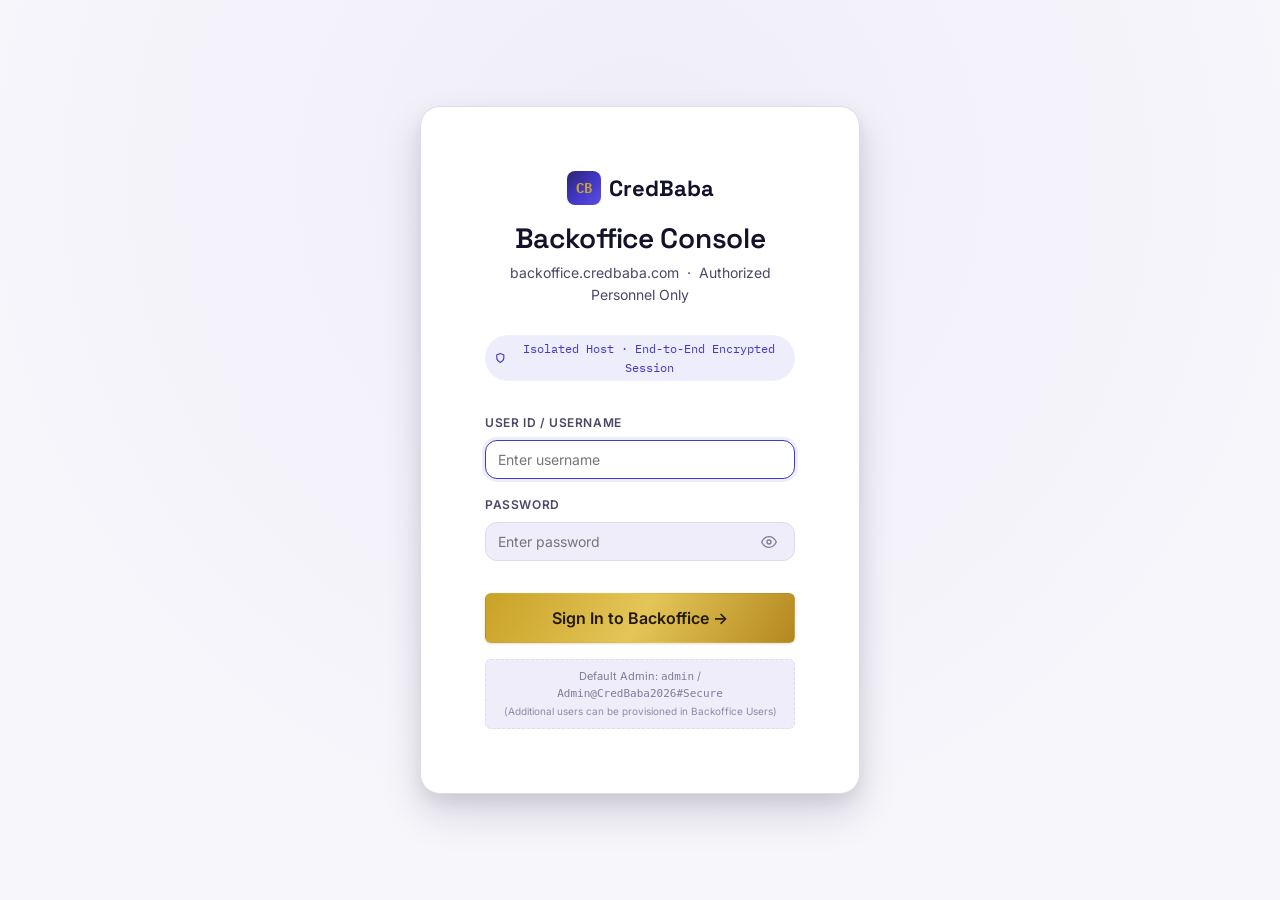
==== blogs.html @ 4a30e397 "feat: initial commit for CredBaba Backoffice on backoffice.credbaba.com" ====
<!DOCTYPE html>
<html lang="en">
<head>
<script>
  (function(){
    var t = localStorage.getItem('credbaba-theme');
    if (!t) t = window.matchMedia('(prefers-color-scheme: dark)').matches ? 'dark' : 'light';
    document.documentElement.setAttribute('data-theme', t);
  })();
</script>
<meta charset="UTF-8">
<meta name="viewport" content="width=device-width, initial-scale=1.0">
<meta name="robots" content="noindex, nofollow, noarchive">
<title>Blogs Management | CredBaba Backoffice</title>
<link rel="icon" href="data:image/svg+xml,<svg xmlns=%22http://www.w3.org/2000/svg%22 viewBox=%220 0 100 100%22><rect width=%22100%22 height=%22100%22 rx=%2220%22 fill=%22%234338CA%22/><text x=%2250%22 y=%2266%22 font-size=%2250%22 text-anchor=%22middle%22 fill=%22%23C9A227%22 font-family=%22monospace%22>C</text></svg>">
<link rel="preconnect" href="https://fonts.googleapis.com">
<link rel="preconnect" href="https://fonts.gstatic.com" crossorigin>
<link href="https://fonts.googleapis.com/css2?family=Space+Grotesk:wght@500;600;700&family=Inter:wght@400;500;600;700&family=IBM+Plex+Mono:wght@500;600&display=swap" rel="stylesheet">
<link rel="stylesheet" href="assets/css/tokens.css">
<link rel="stylesheet" href="assets/css/site.css">
<link rel="stylesheet" href="assets/css/backoffice.css">
<script src="assets/js/backoffice-auth.js"></script>
<script>
  if (!CredBabaBackofficeAuth.requireAuth()) {
    throw new Error('Unauthorized');
  }
</script>
</head>
<body class="admin-body">

<header class="admin-header">
  <div class="admin-header-inner">
    <div class="admin-brand-group">
      <a href="blogs.html" class="brand">
        <span class="brand-mark">CB</span>
        CredBaba
      </a>
      <span class="admin-badge">Backoffice</span>
    </div>

    <nav class="admin-nav">
      <a href="blogs.html" class="admin-nav-link active">
        <svg width="16" height="16" viewBox="0 0 24 24" fill="none" stroke="currentColor" stroke-width="2"><path d="M14 2H6a2 2 0 0 0-2 2v16a2 2 0 0 0 2 2h12a2 2 0 0 0 2-2V8z"/><polyline points="14 2 14 8 20 8"/><line x1="16" y1="13" x2="8" y2="13"/><line x1="16" y1="17" x2="8" y2="17"/><polyline points="10 9 9 9 8 9"/></svg>
        Blogs
      </a>
      <a href="editor.html" class="admin-nav-link">
        <svg width="16" height="16" viewBox="0 0 24 24" fill="none" stroke="currentColor" stroke-width="2"><path d="M12 5v14M5 12h14"/></svg>
        New Blog
      </a>
      <a href="users.html" class="admin-nav-link">
        <svg width="16" height="16" viewBox="0 0 24 24" fill="none" stroke="currentColor" stroke-width="2"><path d="M17 21v-2a4 4 0 0 0-4-4H5a4 4 0 0 0-4 4v2"/><circle cx="9" cy="7" r="4"/><path d="M23 21v-2a4 4 0 0 0-3-3.87"/><path d="M16 3.13a4 4 0 0 1 0 7.75"/></svg>
        Users
      </a>
      <a href="settings.html" class="admin-nav-link">
        <svg width="16" height="16" viewBox="0 0 24 24" fill="none" stroke="currentColor" stroke-width="2"><circle cx="12" cy="12" r="3"/><path d="M19.4 15a1.65 1.65 0 0 0 .33 1.82l.06.06a2 2 0 0 1 0 2.83 2 2 0 0 1-2.83 0l-.06-.06a1.65 1.65 0 0 0-1.82-.33 1.65 1.65 0 0 0-1 1.51V21a2 2 0 0 1-2 2 2 2 0 0 1-2-2v-.09A1.65 1.65 0 0 0 9 19.4a1.65 1.65 0 0 0-1.82.33l-.06.06a2 2 0 0 1-2.83 0 2 2 0 0 1 0-2.83l.06-.06a1.65 1.65 0 0 0 .33-1.82 1.65 1.65 0 0 0-1.51-1H3a2 2 0 0 1-2-2 2 2 0 0 1 2-2h.09A1.65 1.65 0 0 0 4.6 9a1.65 1.65 0 0 0-.33-1.82l-.06-.06a2 2 0 0 1 0-2.83 2 2 0 0 1 2.83 0l.06.06a1.65 1.65 0 0 0 1.82.33H9a1.65 1.65 0 0 0 1-1.51V3a2 2 0 0 1 2-2 2 2 0 0 1 2 2v.09a1.65 1.65 0 0 0 1 1.51 1.65 1.65 0 0 0 1.82-.33l.06-.06a2 2 0 0 1 2.83 0 2 2 0 0 1 0 2.83l-.06.06a1.65 1.65 0 0 0-.33 1.82V9a1.65 1.65 0 0 0 1.51 1H21a2 2 0 0 1 2 2 2 2 0 0 1-2 2h-.09a1.65 1.65 0 0 0-1.51 1z"/></svg>
        Settings
      </a>
      <a href="https://credbaba.com/blog/" target="_blank" class="admin-nav-link" title="Open live public website">
        <svg width="16" height="16" viewBox="0 0 24 24" fill="none" stroke="currentColor" stroke-width="2"><path d="M18 13v6a2 2 0 0 1-2 2H5a2 2 0 0 1-2-2V8a2 2 0 0 1 2-2h6"/><polyline points="15 3 21 3 21 9"/><line x1="10" y1="14" x2="21" y2="3"/></svg>
        Live Site
      </a>
    </nav>

    <div class="admin-user-group">
      <div class="admin-user-chip">
        <span class="admin-status-dot"></span>
        <span id="sessionUsername">admin</span>
        <span style="opacity: 0.6; font-size: 10px;" id="sessionRole">(Admin)</span>
      </div>
      <button class="theme-toggle" data-theme-toggle aria-label="Toggle dark mode" aria-pressed="false">
        <svg class="icon-moon" viewBox="0 0 24 24" fill="none" stroke="currentColor" stroke-width="2"><path d="M21 12.79A9 9 0 1 1 11.21 3 7 7 0 0 0 21 12.79z"/></svg>
        <svg class="icon-sun" viewBox="0 0 24 24" fill="none" stroke="currentColor" stroke-width="2"><circle cx="12" cy="12" r="4"/><path d="M12 2v2M12 20v2M4.93 4.93l1.41 1.41M17.66 17.66l1.41 1.41M2 12h2M20 12h2M6.34 17.66l-1.41 1.41M19.07 4.93l-1.41 1.41"/></svg>
      </button>
      <button id="logoutBtn" class="btn-logout" title="Sign out of backoffice">
        <svg width="14" height="14" viewBox="0 0 24 24" fill="none" stroke="currentColor" stroke-width="2"><path d="M9 21H5a2 2 0 0 1-2-2V5a2 2 0 0 1 2-2h4"/><polyline points="16 17 21 12 16 7"/><line x1="21" y1="12" x2="9" y2="12"/></svg>
        Logout
      </button>
    </div>
  </div>
</header>

<main class="admin-main">
  <!-- Metrics Overview -->
  <div class="admin-metrics-grid">
    <div class="metric-card">
      <div class="metric-icon-wrap">
        <svg width="24" height="24" viewBox="0 0 24 24" fill="none" stroke="currentColor" stroke-width="2"><path d="M14 2H6a2 2 0 0 0-2 2v16a2 2 0 0 0 2 2h12a2 2 0 0 0 2-2V8z"/><polyline points="14 2 14 8 20 8"/><line x1="16" y1="13" x2="8" y2="13"/><line x1="16" y1="17" x2="8" y2="17"/><polyline points="10 9 9 9 8 9"/></svg>
      </div>
      <div>
        <div class="metric-number" id="totalCount">0</div>
        <div class="metric-label">Total Articles</div>
      </div>
    </div>

    <div class="metric-card">
      <div class="metric-icon-wrap success">
        <svg width="24" height="24" viewBox="0 0 24 24" fill="none" stroke="currentColor" stroke-width="2"><circle cx="12" cy="12" r="10"/><polyline points="12 6 12 12 14 14"/></svg>
      </div>
      <div>
        <div class="metric-number" id="publishedCount">0</div>
        <div class="metric-label">Live on Website</div>
      </div>
    </div>

    <div class="metric-card">
      <div class="metric-icon-wrap gold">
        <svg width="24" height="24" viewBox="0 0 24 24" fill="none" stroke="currentColor" stroke-width="2"><path d="M11 4H4a2 2 0 0 0-2 2v14a2 2 0 0 0 2 2h14a2 2 0 0 0 2-2v-7"/><path d="M18.5 2.5a2.121 2.121 0 0 1 3 3L12 15l-4 1 1-4 9.5-9.5z"/></svg>
      </div>
      <div>
        <div class="metric-number" id="draftCount">0</div>
        <div class="metric-label">Drafts</div>
      </div>
    </div>

    <div class="metric-card">
      <div class="metric-icon-wrap">
        <svg width="24" height="24" viewBox="0 0 24 24" fill="none" stroke="currentColor" stroke-width="2"><polygon points="12 2 2 7 12 12 22 7 12 2"/><polyline points="2 17 12 22 22 17"/><polyline points="2 12 12 17 22 12"/></svg>
      </div>
      <div>
        <div class="metric-number" id="categoryCount">0</div>
        <div class="metric-label">Categories</div>
      </div>
    </div>
  </div>

  <!-- Search & Action Bar -->
  <div class="admin-controls-bar">
    <div class="admin-search-wrap">
      <svg viewBox="0 0 24 24" fill="none" stroke="currentColor" stroke-width="2"><circle cx="11" cy="11" r="8"/><line x1="21" y1="21" x2="16.65" y2="16.65"/></svg>
      <input type="text" id="searchInput" placeholder="Search articles by title, keyword, or slug..." />
    </div>

    <div class="admin-filters-group">
      <select id="categoryFilter" class="admin-select">
        <option value="">All Categories</option>
      </select>

      <select id="statusFilter" class="admin-select">
        <option value="">All Statuses</option>
        <option value="published">Published</option>
        <option value="draft">Draft</option>
      </select>

      <a href="editor.html" class="btn btn-primary">
        <svg width="16" height="16" viewBox="0 0 24 24" fill="none" stroke="currentColor" stroke-width="2.5"><line x1="12" y1="5" x2="12" y2="19"/><line x1="5" y1="12" x2="19" y2="12"/></svg>
        Write New Blog
      </a>
    </div>
  </div>

  <!-- Blog List Table -->
  <div class="admin-table-card">
    <table class="admin-table" id="blogsTable">
      <thead>
        <tr>
          <th>Article Details</th>
          <th>Category</th>
          <th>Status</th>
          <th>Published Date</th>
          <th style="text-align: right;">Actions</th>
        </tr>
      </thead>
      <tbody id="blogsTableBody">
      </tbody>
    </table>
    <div id="emptyState" style="display: none; padding: var(--space-8); text-align: center; color: var(--color-ink-faint);">
      <p style="font-size: var(--text-base); margin-bottom: var(--space-3);">No articles match your criteria.</p>
      <a href="editor.html" class="btn btn-outline" style="font-size: var(--text-sm);">Create an article</a>
    </div>
  </div>
</main>

<!-- Delete Confirmation Modal -->
<div class="modal-overlay" id="deleteModal">
  <div class="modal-box">
    <div class="modal-header">
      <h3>Delete Article</h3>
      <button class="modal-close" id="closeDeleteModal">
        <svg width="18" height="18" viewBox="0 0 24 24" fill="none" stroke="currentColor" stroke-width="2"><line x1="18" y1="6" x2="6" y2="18"/><line x1="6" y1="6" x2="18" y2="18"/></svg>
      </button>
    </div>
    <div class="modal-body">
      <p style="margin-bottom: var(--space-3); color: var(--color-ink);">Are you sure you want to remove <strong id="deleteBlogTitle"></strong>?</p>
      <p style="font-size: var(--text-xs); color: var(--color-ink-faint);">This removes the article from the website blog list.</p>
    </div>
    <div class="modal-footer">
      <button class="btn btn-outline" id="cancelDeleteBtn">Cancel</button>
      <button class="btn btn-primary" style="background: var(--color-error); border-color: var(--color-error);" id="confirmDeleteBtn">Delete Article</button>
    </div>
  </div>
</div>

<div class="toast-container" id="toastContainer"></div>

<script src="assets/js/theme.js"></script>
<script src="assets/js/blog-store.js"></script>
<script>
  (function () {
    const session = CredBabaBackofficeAuth.getSession();
    if (session) {
      document.getElementById('sessionUsername').textContent = session.name || session.username;
      document.getElementById('sessionRole').textContent = `(${session.role || 'Admin'})`;
    }

    document.getElementById('logoutBtn').addEventListener('click', () => CredBabaBackofficeAuth.logout());

    const tableBody = document.getElementById('blogsTableBody');
    const emptyState = document.getElementById('emptyState');
    const searchInput = document.getElementById('searchInput');
    const categoryFilter = document.getElementById('categoryFilter');
    const statusFilter = document.getElementById('statusFilter');

    const totalCountEl = document.getElementById('totalCount');
    const publishedCountEl = document.getElementById('publishedCount');
    const draftCountEl = document.getElementById('draftCount');
    const categoryCountEl = document.getElementById('categoryCount');

    const deleteModal = document.getElementById('deleteModal');
    const deleteBlogTitle = document.getElementById('deleteBlogTitle');
    const confirmDeleteBtn = document.getElementById('confirmDeleteBtn');
    const cancelDeleteBtn = document.getElementById('cancelDeleteBtn');
    const closeDeleteModal = document.getElementById('closeDeleteModal');
    let pendingDeleteId = null;

    function showToast(message, type = 'success') {
      const container = document.getElementById('toastContainer');
      const toast = document.createElement('div');
      toast.className = `toast ${type}`;
      toast.innerHTML = `
        <svg width="18" height="18" viewBox="0 0 24 24" fill="none" stroke="currentColor" stroke-width="2">
          ${type === 'success' ? '<path d="M22 11.08V12a10 10 0 1 1-5.93-9.14"/><polyline points="22 4 12 14.01 9 11.01"/>' : '<circle cx="12" cy="12" r="10"/><line x1="12" y1="8" x2="12" y2="12"/><line x1="12" y1="16" x2="12.01" y2="16"/>'}
        </svg>
        <span>${message}</span>
      `;
      container.appendChild(toast);
      setTimeout(() => {
        toast.style.opacity = '0';
        toast.style.transform = 'translateY(10px)';
        toast.style.transition = 'all 0.3s ease';
        setTimeout(() => toast.remove(), 300);
      }, 3500);
    }

    function render() {
      const allBlogs = CredBabaBlogStore.getAllBlogs();

      const categories = Array.from(new Set(allBlogs.map(b => b.category))).filter(Boolean);
      categoryCountEl.textContent = categories.length;
      categoryFilter.innerHTML = '<option value="">All Categories</option>' +
        categories.map(c => `<option value="${c}">${c}</option>`).join('');

      totalCountEl.textContent = allBlogs.length;
      publishedCountEl.textContent = allBlogs.filter(b => b.status === 'published').length;
      draftCountEl.textContent = allBlogs.filter(b => b.status === 'draft').length;

      const query = searchInput.value.toLowerCase().trim();
      const selectedCat = categoryFilter.value;
      const selectedStatus = statusFilter.value;

      const filtered = allBlogs.filter(blog => {
        const matchesQuery = !query ||
          blog.title.toLowerCase().includes(query) ||
          blog.slug.toLowerCase().includes(query) ||
          (blog.excerpt && blog.excerpt.toLowerCase().includes(query));
        const matchesCat = !selectedCat || blog.category === selectedCat;
        const matchesStatus = !selectedStatus || blog.status === selectedStatus;
        return matchesQuery && matchesCat && matchesStatus;
      });

      if (filtered.length === 0) {
        tableBody.innerHTML = '';
        emptyState.style.display = 'block';
        return;
      }

      emptyState.style.display = 'none';
      tableBody.innerHTML = filtered.map(blog => {
        const liveUrl = blog.url ? `https://credbaba.com/blog/${blog.url}` : `https://credbaba.com/blog/post.html?slug=${blog.slug}`;
        const isPublished = blog.status === 'published';
        return `
          <tr>
            <td>
              <div class="blog-row-title">${CredBabaBlogStore.escapeHtml(blog.title)}</div>
              <div class="blog-row-slug">/blog/${CredBabaBlogStore.escapeHtml(blog.slug)} &nbsp;·&nbsp; ${CredBabaBlogStore.escapeHtml(blog.author || 'CredBaba')}</div>
            </td>
            <td>
              <span class="badge-tag">${CredBabaBlogStore.escapeHtml(blog.category)}</span>
            </td>
            <td>
              <span class="badge-status ${isPublished ? 'published' : 'draft'}">
                <span class="admin-status-dot" style="background: ${isPublished ? 'var(--color-success)' : 'var(--color-gold)'}"></span>
                ${isPublished ? 'Published' : 'Draft'}
              </span>
            </td>
            <td>
              <div style="font-family: var(--font-mono); font-size: var(--text-xs); color: var(--color-ink-soft);">
                ${blog.publishedAt || 'Not set'}
              </div>
              <div style="font-size: 11px; color: var(--color-ink-faint);">${blog.readTime || '5 min read'}</div>
            </td>
            <td>
              <div class="action-btns" style="justify-content: flex-end;">
                <a href="editor.html?id=${blog.id || blog.slug}" class="btn-icon" title="Edit Article">
                  <svg width="15" height="15" viewBox="0 0 24 24" fill="none" stroke="currentColor" stroke-width="2"><path d="M11 4H4a2 2 0 0 0-2 2v14a2 2 0 0 0 2 2h12a2 2 0 0 0 2-2V8z"/><polyline points="14 2 14 8 20 8"/><line x1="16" y1="13" x2="8" y2="13"/><line x1="16" y1="17" x2="8" y2="17"/><polyline points="10 9 9 9 8 9"/></svg>
                </a>
                <a href="${liveUrl}" target="_blank" class="btn-icon" title="Preview on Website">
                  <svg width="15" height="15" viewBox="0 0 24 24" fill="none" stroke="currentColor" stroke-width="2"><path d="M1 12s4-8 11-8 11 8 11 8-4 8-11 8-11-8-11-8z"/><circle cx="12" cy="12" r="3"/></svg>
                </a>
                <button class="btn-icon" title="Download Static HTML" data-download-slug="${blog.slug}">
                  <svg width="15" height="15" viewBox="0 0 24 24" fill="none" stroke="currentColor" stroke-width="2"><path d="M21 15v4a2 2 0 0 1-2 2H5a2 2 0 0 1-2-2v-4"/><polyline points="7 10 12 15 17 10"/><line x1="12" y1="15" x2="12" y2="3"/></svg>
                </button>
                ${!blog.isBuiltin ? `
                  <button class="btn-icon delete" title="Delete Article" data-delete-id="${blog.id || blog.slug}" data-delete-title="${CredBabaBlogStore.escapeHtml(blog.title)}">
                    <svg width="15" height="15" viewBox="0 0 24 24" fill="none" stroke="currentColor" stroke-width="2"><polyline points="3 6 5 6 21 6"/><path d="M19 6v14a2 2 0 0 1-2 2H7a2 2 0 0 1-2-2V6m3 0V4a2 2 0 0 1 2-2h4a2 2 0 0 1 2 2v2"/><line x1="10" y1="11" x2="10" y2="17"/><line x1="14" y1="11" x2="14" y2="17"/></svg>
                  </button>
                ` : ''}
              </div>
            </td>
          </tr>
        `;
      }).join('');

      document.querySelectorAll('[data-download-slug]').forEach(btn => {
        btn.addEventListener('click', function () {
          const slug = this.getAttribute('data-download-slug');
          const blog = CredBabaBlogStore.getBlogBySlug(slug);
          if (blog) {
            CredBabaBlogStore.downloadBlogHtml(blog);
            showToast(`Downloaded ${blog.slug}.html`);
          }
        });
      });

      document.querySelectorAll('[data-delete-id]').forEach(btn => {
        btn.addEventListener('click', function () {
          pendingDeleteId = this.getAttribute('data-delete-id');
          deleteBlogTitle.textContent = this.getAttribute('data-delete-title');
          deleteModal.classList.add('show');
        });
      });
    }

    function closeDelete() {
      deleteModal.classList.remove('show');
      pendingDeleteId = null;
    }
    closeDeleteModal.addEventListener('click', closeDelete);
    cancelDeleteBtn.addEventListener('click', closeDelete);
    confirmDeleteBtn.addEventListener('click', function () {
      if (pendingDeleteId) {
        try {
          CredBabaBlogStore.deleteBlog(pendingDeleteId);
          showToast('Article deleted successfully.');
          closeDelete();
          render();
        } catch (err) {
          showToast(err.message || 'Could not delete article.', 'error');
          closeDelete();
        }
      }
    });

    searchInput.addEventListener('input', render);
    categoryFilter.addEventListener('change', render);
    statusFilter.addEventListener('change', render);

    render();
  })();
</script>
</body>
</html>
---- assets/css/tokens.css ----
/* ==========================================================================
   CredBaba: Design Tokens
   Indigo/violet core + antique gold accent. Ledger-line motif throughout.
   ========================================================================== */

:root {
  /* ---- Color: Light mode (default) ---- */
  --color-bg: #F7F6FB;
  --color-bg-raised: #FFFFFF;
  --color-surface: #EFEDF9;
  --color-surface-2: #E8E6F5;
  --color-ink: #14122B;
  --color-ink-soft: #4A4768;
  --color-ink-faint: #7E7B9C;
  --color-border: #DEDBEE;
  --color-border-strong: #C6C2E0;

  --color-indigo: #4338CA;
  --color-indigo-deep: #2C2470;
  --color-indigo-soft: #EEEDFB;
  --color-gold: #B4881E;
  --color-gold-bright: #C9A227;
  --color-gold-soft: #F6EFD9;

  --color-success: #1E7A4C;
  --color-success-soft: #E3F3EA;
  --color-error: #B3261E;
  --color-error-soft: #FBEAE9;

  --gradient-hero: linear-gradient(135deg, #2C2470 0%, #4338CA 55%, #5B4FE0 100%);
  --gradient-gold: linear-gradient(120deg, #C9A227 0%, #E4C558 50%, #B4881E 100%);

  /* ---- Type ---- */
  --font-display: "Space Grotesk", "Segoe UI", system-ui, sans-serif;
  --font-body: "Inter", "Segoe UI", system-ui, sans-serif;
  --font-mono: "IBM Plex Mono", "SFMono-Regular", Consolas, monospace;

  --text-xs: 0.75rem;
  --text-sm: 0.875rem;
  --text-base: 1rem;
  --text-lg: 1.125rem;
  --text-xl: 1.375rem;
  --text-2xl: 1.75rem;
  --text-3xl: 2.25rem;
  --text-4xl: 3rem;
  --text-5xl: 3.75rem;

  /* ---- Spacing scale ---- */
  --space-1: 0.25rem;
  --space-2: 0.5rem;
  --space-3: 0.75rem;
  --space-4: 1rem;
  --space-5: 1.5rem;
  --space-6: 2rem;
  --space-7: 3rem;
  --space-8: 4rem;
  --space-9: 6rem;
  --space-10: 8rem;

  /* ---- Layout ---- */
  --radius-sm: 6px;
  --radius-md: 12px;
  --radius-lg: 20px;
  --container-max: 1180px;
  --shadow-sm: 0 1px 2px rgba(20, 18, 43, 0.06), 0 1px 3px rgba(20, 18, 43, 0.08);
  --shadow-md: 0 4px 14px rgba(20, 18, 43, 0.08), 0 2px 6px rgba(20, 18, 43, 0.06);
  --shadow-lg: 0 20px 40px rgba(20, 18, 43, 0.14), 0 8px 16px rgba(20, 18, 43, 0.08);

  --ease-out: cubic-bezier(0.16, 1, 0.3, 1);
  --dur-fast: 150ms;
  --dur-med: 320ms;
  --dur-slow: 560ms;
}

/* ---- Color: Dark mode ---- */
[data-theme="dark"] {
  --color-bg: #100E24;
  --color-bg-raised: #17143336;
  --color-bg-raised: #1A1738;
  --color-surface: #1F1C40;
  --color-surface-2: #262149;
  --color-ink: #F1F0FA;
  --color-ink-soft: #C4C1DE;
  --color-ink-faint: #8E8AB4;
  --color-border: #322C5C;
  --color-border-strong: #423A73;

  --color-indigo: #7C72E8;
  --color-indigo-deep: #4338CA;
  --color-indigo-soft: #241F4A;
  --color-gold: #D9B646;
  --color-gold-bright: #E4C558;
  --color-gold-soft: #2E2818;

  --color-success: #4ADE94;
  --color-success-soft: #143323;
  --color-error: #F0655D;
  --color-error-soft: #3A1A19;

  --gradient-hero: linear-gradient(135deg, #100E24 0%, #241F4A 50%, #4338CA 130%);
  --shadow-sm: 0 1px 2px rgba(0, 0, 0, 0.3);
  --shadow-md: 0 4px 14px rgba(0, 0, 0, 0.35);
  --shadow-lg: 0 20px 40px rgba(0, 0, 0, 0.45);
}

/* ---- Reset ---- */
*, *::before, *::after { box-sizing: border-box; }
html { -webkit-text-size-adjust: 100%; }
body {
  margin: 0;
  font-family: var(--font-body);
  background: var(--color-bg);
  color: var(--color-ink);
  font-size: var(--text-base);
  line-height: 1.6;
  transition: background-color var(--dur-med) var(--ease-out), color var(--dur-med) var(--ease-out);
  -webkit-font-smoothing: antialiased;
}
img, svg { max-width: 100%; display: block; }
a { color: inherit; text-decoration: none; }
button { font-family: inherit; cursor: pointer; }
h1, h2, h3, h4 {
  font-family: var(--font-display);
  margin: 0 0 var(--space-3);
  line-height: 1.15;
  letter-spacing: -0.01em;
  font-weight: 600;
}
p { margin: 0 0 var(--space-4); }
ul { margin: 0; padding: 0; list-style: none; }

@media (prefers-reduced-motion: reduce) {
  *, *::before, *::after {
    animation-duration: 0.001ms !important;
    animation-iteration-count: 1 !important;
    transition-duration: 0.001ms !important;
    scroll-behavior: auto !important;
  }
}

:focus-visible {
  outline: 2px solid var(--color-indigo);
  outline-offset: 2px;
  border-radius: 4px;
}
[data-theme="dark"] :focus-visible {
  outline-color: var(--color-gold-bright);
}

.container {
  max-width: var(--container-max);
  margin: 0 auto;
  padding: 0 var(--space-5);
}

/* ---- Ledger line: signature motif ----
   A thin rule with a small tick, evoking a passbook/ledger entry line.
   Used sparingly: section transitions, stat callouts, card headers. */
.ledger-line {
  position: relative;
  height: 1px;
  background: var(--color-border-strong);
  margin: var(--space-6) 0;
}
.ledger-line::before {
  content: "";
  position: absolute;
  left: 0; top: -3px;
  width: 28px; height: 7px;
  background: var(--gradient-gold);
  border-radius: 2px;
}

/* ---- Stamped corner-notch: used on hero card + trust badges ---- */
.notch-card {
  position: relative;
  clip-path: polygon(0 0, calc(100% - 18px) 0, 100% 18px, 100% 100%, 0 100%);
}

/* ---- Buttons ---- */
.btn {
  display: inline-flex;
  align-items: center;
  justify-content: center;
  gap: var(--space-2);
  padding: 0.85rem 1.6rem;
  border-radius: var(--radius-sm);
  border: 1px solid transparent;
  font-family: var(--font-body);
  font-weight: 600;
  font-size: var(--text-base);
  transition: transform var(--dur-fast) var(--ease-out), box-shadow var(--dur-fast) var(--ease-out), background var(--dur-fast) var(--ease-out);
  white-space: nowrap;
}
.btn:active { transform: translateY(1px); }
.btn-primary {
  background: var(--gradient-gold);
  color: #221A05;
  box-shadow: var(--shadow-sm);
}
.btn-primary:hover { box-shadow: var(--shadow-md); transform: translateY(-1px); }
.btn-outline {
  background: transparent;
  border-color: var(--color-border-strong);
  color: var(--color-ink);
}
.btn-outline:hover { border-color: var(--color-indigo); color: var(--color-indigo); }
[data-theme="dark"] .btn-outline:hover { color: var(--color-gold-bright); border-color: var(--color-gold); }
.btn-block { width: 100%; }
.btn:disabled { opacity: 0.5; cursor: not-allowed; transform: none !important; }

/* ---- Card ---- */
.card {
  background: var(--color-bg-raised);
  border: 1px solid var(--color-border);
  border-radius: var(--radius-md);
  padding: var(--space-6);
  box-shadow: var(--shadow-sm);
}

/* ---- Badge / eyebrow ---- */
.eyebrow {
  display: inline-flex;
  align-items: center;
  gap: var(--space-2);
  font-size: var(--text-xs);
  letter-spacing: 0.08em;
  text-transform: uppercase;
  font-weight: 700;
  color: var(--color-gold);
}
.eyebrow::before {
  content: "";
  width: 6px; height: 6px;
  border-radius: 50%;
  background: var(--color-gold-bright);
}

/* ---- Utility ---- */
.mono { font-family: var(--font-mono); }
.text-soft { color: var(--color-ink-soft); }
.text-faint { color: var(--color-ink-faint); }
.center { text-align: center; }
.sr-only {
  position: absolute; width: 1px; height: 1px;
  padding: 0; margin: -1px; overflow: hidden;
  clip: rect(0,0,0,0); white-space: nowrap; border: 0;
}
---- assets/css/site.css ----
/* ==========================================================================
   CredBaba: Site layout, header, footer, hero, sections
   ========================================================================== */

/* ---- Header ---- */
.site-header {
  position: sticky;
  top: 0;
  z-index: 50;
  background: color-mix(in srgb, var(--color-bg) 88%, transparent);
  backdrop-filter: blur(10px);
  border-bottom: 1px solid var(--color-border);
}
.site-header .container {
  display: flex;
  align-items: center;
  justify-content: space-between;
  gap: var(--space-3);
  height: 72px;
}
.brand {
  display: flex;
  align-items: center;
  gap: var(--space-2);
  font-family: var(--font-display);
  font-weight: 700;
  font-size: var(--text-xl);
  color: var(--color-ink);
  flex-shrink: 0;
  white-space: nowrap;
}
@media (max-width: 420px) {
  .brand { font-size: var(--text-lg); }
}
.brand-mark {
  width: 34px; height: 34px;
  border-radius: 8px;
  background: var(--gradient-hero);
  display: flex; align-items: center; justify-content: center;
  color: var(--color-gold-bright);
  font-family: var(--font-mono);
  font-weight: 700;
  font-size: var(--text-sm);
  flex-shrink: 0;
}
.nav-desktop {
  display: flex;
  align-items: center;
  gap: var(--space-6);
}
.nav-links {
  display: flex;
  gap: var(--space-5);
}
.nav-links a {
  font-size: var(--text-sm);
  font-weight: 600;
  color: var(--color-ink-soft);
  transition: color var(--dur-fast);
  padding: var(--space-2) 0;
  position: relative;
}
.nav-links a:hover, .nav-links a.active { color: var(--color-indigo); }
[data-theme="dark"] .nav-links a:hover,
[data-theme="dark"] .nav-links a.active { color: var(--color-gold-bright); }

.header-actions {
  display: flex;
  align-items: center;
  gap: var(--space-3);
}
.theme-toggle {
  width: 40px; height: 40px;
  border-radius: 50%;
  border: 1px solid var(--color-border-strong);
  background: var(--color-surface);
  display: flex; align-items: center; justify-content: center;
  color: var(--color-ink-soft);
  flex-shrink: 0;
}
.theme-toggle svg { width: 18px; height: 18px; }
.icon-sun { display: none; }
[data-theme="dark"] .icon-moon { display: none; }
[data-theme="dark"] .icon-sun { display: block; }

.nav-toggle {
  display: none;
  width: 40px; height: 40px;
  border-radius: 8px;
  border: 1px solid var(--color-border-strong);
  background: var(--color-surface);
  align-items: center; justify-content: center;
  color: var(--color-ink);
}

/* On small screens the header CTA competes with the brand name for
   space. The hero already repeats this CTA prominently below, so we
   hide the header's copy of it on mobile and keep only the essential
   controls (theme toggle, menu). */
@media (max-width: 640px) {
  .header-cta { display: none; }
}

@media (max-width: 860px) {
  .nav-desktop { display: none; }
  .nav-toggle { display: flex; }
  .mobile-menu {
    display: none;
    flex-direction: column;
    gap: var(--space-4);
    padding: var(--space-5);
    border-bottom: 1px solid var(--color-border);
    background: var(--color-bg);
  }
  .mobile-menu.open { display: flex; }
  .mobile-menu a {
    font-weight: 600;
    font-size: var(--text-base);
    color: var(--color-ink-soft);
  }
}
@media (min-width: 861px) { .mobile-menu { display: none !important; } }

/* ---- Hero ---- */
.hero {
  padding: var(--space-9) 0 var(--space-8);
  position: relative;
  overflow: hidden;
}
.hero .container {
  display: grid;
  grid-template-columns: 1.1fr 0.9fr;
  gap: var(--space-8);
  align-items: center;
}
@media (max-width: 900px) {
  .hero .container { grid-template-columns: 1fr; }
  .hero { padding: var(--space-7) 0 var(--space-6); }
}

.hero-eyebrow { margin-bottom: var(--space-4); }
.hero h1 {
  font-size: clamp(2.25rem, 4.5vw, var(--text-5xl));
  max-width: 15ch;
}
.hero-sub {
  font-size: var(--text-lg);
  color: var(--color-ink-soft);
  max-width: 46ch;
  margin-bottom: var(--space-6);
}
.hero-cta-row {
  display: flex;
  gap: var(--space-4);
  flex-wrap: wrap;
  margin-bottom: var(--space-6);
}
.trust-row {
  display: flex;
  gap: var(--space-6);
  flex-wrap: wrap;
}
.trust-item {
  display: flex;
  align-items: center;
  gap: var(--space-2);
  font-size: var(--text-sm);
  color: var(--color-ink-soft);
  font-weight: 600;
}
.trust-item svg { width: 18px; height: 18px; color: var(--color-indigo); flex-shrink: 0; }
[data-theme="dark"] .trust-item svg { color: var(--color-gold-bright); }

/* ---- Hero status card (signature element, CSS-only animation) ---- */
.status-card {
  background: var(--gradient-hero);
  border-radius: var(--radius-lg);
  padding: var(--space-6);
  color: #F1F0FA;
  box-shadow: var(--shadow-lg);
  animation: rise var(--dur-slow) var(--ease-out) both;
  animation-delay: 120ms;
}
.status-card-head {
  display: flex;
  justify-content: space-between;
  align-items: center;
  margin-bottom: var(--space-5);
  padding-bottom: var(--space-4);
  border-bottom: 1px solid rgba(255,255,255,0.15);
}
.status-card-head .label { font-size: var(--text-xs); text-transform: uppercase; letter-spacing: 0.08em; opacity: 0.7; font-weight: 700; }
.status-card-head .amount { font-family: var(--font-mono); font-size: var(--text-xl); font-weight: 700; }
.status-steps { display: flex; flex-direction: column; gap: var(--space-4); }
.status-step {
  display: flex;
  align-items: center;
  gap: var(--space-3);
  opacity: 0;
  animation: fadeIn var(--dur-med) var(--ease-out) both;
}
.status-step:nth-child(1) { animation-delay: 480ms; }
.status-step:nth-child(2) { animation-delay: 680ms; }
.status-step:nth-child(3) { animation-delay: 880ms; }
.status-step:nth-child(4) { animation-delay: 1080ms; }
.status-dot {
  width: 22px; height: 22px;
  border-radius: 50%;
  background: rgba(255,255,255,0.12);
  border: 1px solid rgba(255,255,255,0.3);
  display: flex; align-items: center; justify-content: center;
  flex-shrink: 0;
}
.status-step.done .status-dot { background: var(--color-gold-bright); border-color: var(--color-gold-bright); }
.status-dot svg { width: 12px; height: 12px; color: #221A05; }
.status-step .text { font-size: var(--text-sm); font-weight: 600; }
.status-step .sub { font-size: var(--text-xs); opacity: 0.65; }

@keyframes rise {
  from { opacity: 0; transform: translateY(16px); }
  to { opacity: 1; transform: translateY(0); }
}
@keyframes fadeIn {
  from { opacity: 0; transform: translateX(-6px); }
  to { opacity: 1; transform: translateX(0); }
}

/* ---- Section ---- */
.section { padding: var(--space-8) 0; }
.section-head { max-width: 60ch; margin-bottom: var(--space-7); }
.section-head h2 { font-size: clamp(1.6rem, 3vw, var(--text-3xl)); }

/* ---- Feature grid ---- */
.grid-3 {
  display: grid;
  grid-template-columns: repeat(3, 1fr);
  gap: var(--space-5);
}
@media (max-width: 860px) { .grid-3 { grid-template-columns: 1fr; } }

.feature-card {
  background: var(--color-bg-raised);
  border: 1px solid var(--color-border);
  border-radius: var(--radius-md);
  padding: var(--space-6);
  transition: transform var(--dur-fast) var(--ease-out), box-shadow var(--dur-fast) var(--ease-out);
}
.feature-card:hover { transform: translateY(-3px); box-shadow: var(--shadow-md); }
.feature-icon {
  width: 44px; height: 44px;
  border-radius: 10px;
  background: var(--color-indigo-soft);
  color: var(--color-indigo);
  display: flex; align-items: center; justify-content: center;
  margin-bottom: var(--space-4);
}
[data-theme="dark"] .feature-icon { color: var(--color-gold-bright); }
.feature-icon svg { width: 22px; height: 22px; }
.feature-card h3 { font-size: var(--text-lg); }
.feature-card p { color: var(--color-ink-soft); font-size: var(--text-sm); margin-bottom: 0; }

/* ---- Stats strip ---- */
.stats-strip {
  display: grid;
  grid-template-columns: repeat(4, 1fr);
  gap: var(--space-5);
}
@media (max-width: 700px) { .stats-strip { grid-template-columns: repeat(2, 1fr); } }
.stat-item .num {
  font-family: var(--font-mono);
  font-size: var(--text-2xl);
  font-weight: 700;
  color: var(--color-indigo);
}
[data-theme="dark"] .stat-item .num { color: var(--color-gold-bright); }
.stat-item .lbl { font-size: var(--text-sm); color: var(--color-ink-soft); }

/* ---- Journey / process (real sequence -> numbered is justified here) ---- */
.journey-list { display: flex; flex-direction: column; }
.journey-item {
  display: grid;
  grid-template-columns: 60px 1fr;
  gap: var(--space-5);
  padding: var(--space-5) 0;
}
.journey-item:not(:last-child) { border-bottom: 1px solid var(--color-border); }
.journey-num {
  font-family: var(--font-mono);
  font-size: var(--text-sm);
  color: var(--color-gold);
  font-weight: 700;
}
.journey-item h3 { font-size: var(--text-base); margin-bottom: var(--space-1); }
.journey-item p { color: var(--color-ink-soft); font-size: var(--text-sm); margin-bottom: 0; }

/* ---- Agent promo card ---- */
.promo-band {
  background: var(--gradient-hero);
  border-radius: var(--radius-lg);
  padding: var(--space-7);
  color: #F1F0FA;
  display: grid;
  grid-template-columns: 1.3fr 0.7fr;
  gap: var(--space-6);
  align-items: center;
}
@media (max-width: 780px) { .promo-band { grid-template-columns: 1fr; text-align: left; } }
.promo-band h2 { color: #fff; }
.promo-band p { color: rgba(241,240,250,0.8); }
.promo-band .btn-primary { align-self: start; }

/* ---- CTA card (used in homepage midsection) ---- */
.cta-card {
  text-align: center;
  padding: var(--space-8) var(--space-6);
}
.cta-card h2 { max-width: 26ch; margin-left: auto; margin-right: auto; }
.cta-card p { max-width: 46ch; margin-left: auto; margin-right: auto; }
.cta-btn-row { display: flex; gap: var(--space-4); justify-content: center; flex-wrap: wrap; }

/* ---- Footer ---- */
.site-footer {
  border-top: 1px solid var(--color-border);
  padding: var(--space-8) 0 var(--space-6);
  margin-top: var(--space-8);
}
.footer-grid {
  display: grid;
  grid-template-columns: 1.4fr 1fr 1fr;
  gap: var(--space-6);
  margin-bottom: var(--space-7);
}
@media (max-width: 700px) { .footer-grid { grid-template-columns: 1fr; } }
.footer-brand p { color: var(--color-ink-soft); font-size: var(--text-sm); max-width: 34ch; }
.footer-col h4 {
  font-family: var(--font-body);
  font-size: var(--text-sm);
  text-transform: uppercase;
  letter-spacing: 0.06em;
  color: var(--color-ink-faint);
  margin-bottom: var(--space-3);
}
.footer-col ul { display: flex; flex-direction: column; gap: var(--space-2); }
.footer-col a {
  font-size: var(--text-sm);
  color: var(--color-ink-soft);
}
.footer-col a:hover { color: var(--color-indigo); }
[data-theme="dark"] .footer-col a:hover { color: var(--color-gold-bright); }
.footer-bottom {
  display: flex;
  justify-content: space-between;
  align-items: center;
  flex-wrap: wrap;
  gap: var(--space-3);
  font-size: var(--text-xs);
  color: var(--color-ink-faint);
}
.footer-disclaimer {
  font-size: var(--text-xs);
  color: var(--color-ink-faint);
  max-width: 90ch;
  margin: var(--space-5) 0;
  line-height: 1.6;
}
---- assets/css/backoffice.css ----
/* Backoffice Custom Enhancements */
.role-badge {
  font-family: var(--font-mono);
  font-size: 11px;
  font-weight: 600;
  padding: 3px 8px;
  border-radius: var(--radius-sm);
  text-transform: uppercase;
}

.role-badge.super-admin {
  background: var(--color-indigo-soft);
  color: var(--color-indigo);
}

.role-badge.content-manager {
  background: var(--color-gold-soft);
  color: var(--color-gold);
}

.role-badge.marketing-editor {
  background: var(--color-surface);
  color: var(--color-ink-soft);
  border: 1px solid var(--color-border);
}
/* ==========================================================================
   CredBaba: Admin Console Styles
   Seamlessly integrates with tokens.css and site.css design language.
   ========================================================================== */

/* ---- Global Admin Layout ---- */
.admin-body {
  background-color: var(--color-bg);
  color: var(--color-ink);
  font-family: var(--font-body);
  min-height: 100vh;
  display: flex;
  flex-direction: column;
}

.admin-header {
  background: var(--color-bg-raised);
  border-bottom: 1px solid var(--color-border);
  position: sticky;
  top: 0;
  z-index: 100;
  box-shadow: var(--shadow-sm);
}

.admin-header-inner {
  display: flex;
  align-items: center;
  justify-content: space-between;
  height: 64px;
  padding: 0 var(--space-6);
  max-width: 1400px;
  margin: 0 auto;
}

.admin-brand-group {
  display: flex;
  align-items: center;
  gap: var(--space-3);
}

.admin-badge {
  font-family: var(--font-mono);
  font-size: var(--text-xs);
  font-weight: 600;
  letter-spacing: 0.08em;
  background: var(--color-indigo-soft);
  color: var(--color-indigo);
  padding: 3px 8px;
  border-radius: var(--radius-sm);
  border: 1px solid var(--color-border);
  text-transform: uppercase;
}

.admin-nav {
  display: flex;
  align-items: center;
  gap: var(--space-2);
}

.admin-nav-link {
  font-family: var(--font-display);
  font-size: var(--text-sm);
  font-weight: 600;
  color: var(--color-ink-soft);
  text-decoration: none;
  padding: var(--space-2) var(--space-4);
  border-radius: var(--radius-md);
  transition: all var(--dur-fast) ease;
  display: flex;
  align-items: center;
  gap: var(--space-2);
}

.admin-nav-link:hover {
  color: var(--color-ink);
  background: var(--color-surface);
}

.admin-nav-link.active {
  color: var(--color-indigo);
  background: var(--color-indigo-soft);
}

.admin-user-group {
  display: flex;
  align-items: center;
  gap: var(--space-3);
}

.admin-user-chip {
  display: flex;
  align-items: center;
  gap: var(--space-2);
  font-size: var(--text-xs);
  font-family: var(--font-mono);
  color: var(--color-ink-soft);
  padding: var(--space-2) var(--space-3);
  background: var(--color-surface);
  border-radius: 999px;
  border: 1px solid var(--color-border);
}

.admin-status-dot {
  width: 8px;
  height: 8px;
  border-radius: 50%;
  background: var(--color-success);
  display: inline-block;
}

.btn-logout {
  background: transparent;
  border: 1px solid var(--color-border);
  color: var(--color-ink-soft);
  font-size: var(--text-xs);
  font-family: var(--font-display);
  font-weight: 600;
  padding: var(--space-2) var(--space-4);
  border-radius: var(--radius-md);
  cursor: pointer;
  display: flex;
  align-items: center;
  gap: var(--space-2);
  transition: all var(--dur-fast) ease;
}

.btn-logout:hover {
  background: var(--color-error-soft);
  color: var(--color-error);
  border-color: var(--color-error);
}

/* ---- Main Container ---- */
.admin-main {
  flex: 1;
  max-width: 1400px;
  width: 100%;
  margin: 0 auto;
  padding: var(--space-7) var(--space-6);
}

/* ---- Login Screen ---- */
.admin-login-wrap {
  min-height: 100vh;
  display: flex;
  align-items: center;
  justify-content: center;
  padding: var(--space-6);
  background: radial-gradient(circle at 50% 20%, var(--color-surface) 0%, var(--color-bg) 70%);
}

.admin-login-card {
  background: var(--color-bg-raised);
  border: 1px solid var(--color-border);
  border-radius: var(--radius-lg);
  padding: var(--space-8);
  width: 100%;
  max-width: 440px;
  box-shadow: var(--shadow-lg);
}

.admin-login-head {
  text-align: center;
  margin-bottom: var(--space-6);
}

.admin-login-head .brand {
  justify-content: center;
  margin-bottom: var(--space-4);
}

.admin-login-head h1 {
  font-size: var(--text-2xl);
  font-family: var(--font-display);
  margin-bottom: var(--space-2);
}

.admin-login-head p {
  color: var(--color-ink-soft);
  font-size: var(--text-sm);
}

.security-badge {
  display: inline-flex;
  align-items: center;
  gap: var(--space-2);
  background: var(--color-indigo-soft);
  color: var(--color-indigo);
  font-size: var(--text-xs);
  font-family: var(--font-mono);
  padding: 4px 10px;
  border-radius: 999px;
  margin-top: var(--space-3);
}

/* ---- Metrics Row ---- */
.admin-metrics-grid {
  display: grid;
  grid-template-columns: repeat(auto-fit, minmax(220px, 1fr));
  gap: var(--space-5);
  margin-bottom: var(--space-7);
}

.metric-card {
  background: var(--color-bg-raised);
  border: 1px solid var(--color-border);
  border-radius: var(--radius-lg);
  padding: var(--space-5) var(--space-6);
  display: flex;
  align-items: center;
  gap: var(--space-4);
  box-shadow: var(--shadow-sm);
  transition: transform var(--dur-fast) ease, box-shadow var(--dur-fast) ease;
}

.metric-card:hover {
  transform: translateY(-2px);
  box-shadow: var(--shadow-md);
}

.metric-icon-wrap {
  width: 48px;
  height: 48px;
  border-radius: var(--radius-md);
  background: var(--color-indigo-soft);
  color: var(--color-indigo);
  display: flex;
  align-items: center;
  justify-content: center;
  flex-shrink: 0;
}

.metric-icon-wrap.gold {
  background: var(--color-gold-soft);
  color: var(--color-gold);
}

.metric-icon-wrap.success {
  background: var(--color-success-soft);
  color: var(--color-success);
}

.metric-number {
  font-family: var(--font-display);
  font-size: var(--text-3xl);
  font-weight: 700;
  line-height: 1.1;
  color: var(--color-ink);
}

.metric-label {
  font-size: var(--text-xs);
  color: var(--color-ink-faint);
  text-transform: uppercase;
  letter-spacing: 0.05em;
  margin-top: var(--space-1);
}

/* ---- Controls & Filter Bar ---- */
.admin-controls-bar {
  background: var(--color-bg-raised);
  border: 1px solid var(--color-border);
  border-radius: var(--radius-lg);
  padding: var(--space-4) var(--space-5);
  margin-bottom: var(--space-6);
  display: flex;
  flex-wrap: wrap;
  align-items: center;
  justify-content: space-between;
  gap: var(--space-4);
}

.admin-search-wrap {
  position: relative;
  flex: 1;
  min-width: 260px;
  max-width: 420px;
}

.admin-search-wrap input {
  width: 100%;
  padding: 10px 14px 10px 38px;
  border: 1px solid var(--color-border);
  border-radius: var(--radius-md);
  background: var(--color-surface);
  color: var(--color-ink);
  font-family: var(--font-body);
  font-size: var(--text-sm);
  outline: none;
  transition: all var(--dur-fast) ease;
}

.admin-search-wrap input:focus {
  border-color: var(--color-indigo);
  background: var(--color-bg-raised);
  box-shadow: 0 0 0 3px var(--color-indigo-soft);
}

.admin-search-wrap svg {
  position: absolute;
  left: 12px;
  top: 50%;
  transform: translateY(-50%);
  width: 16px;
  height: 16px;
  color: var(--color-ink-faint);
  pointer-events: none;
}

.admin-filters-group {
  display: flex;
  align-items: center;
  gap: var(--space-3);
  flex-wrap: wrap;
}

.admin-select {
  padding: 10px 14px;
  border: 1px solid var(--color-border);
  border-radius: var(--radius-md);
  background: var(--color-surface);
  color: var(--color-ink);
  font-size: var(--text-sm);
  font-family: var(--font-body);
  outline: none;
  cursor: pointer;
}

/* ---- Blogs Table & Card Views ---- */
.admin-table-card {
  background: var(--color-bg-raised);
  border: 1px solid var(--color-border);
  border-radius: var(--radius-lg);
  overflow: hidden;
  box-shadow: var(--shadow-sm);
}

.admin-table {
  width: 100%;
  border-collapse: collapse;
  text-align: left;
}

.admin-table th {
  background: var(--color-surface);
  color: var(--color-ink-faint);
  font-family: var(--font-display);
  font-size: var(--text-xs);
  font-weight: 600;
  text-transform: uppercase;
  letter-spacing: 0.06em;
  padding: var(--space-4) var(--space-5);
  border-bottom: 1px solid var(--color-border);
}

.admin-table td {
  padding: var(--space-4) var(--space-5);
  border-bottom: 1px solid var(--color-border);
  font-size: var(--text-sm);
  vertical-align: middle;
}

.admin-table tr:last-child td {
  border-bottom: none;
}

.admin-table tr:hover td {
  background: var(--color-surface);
}

.blog-row-title {
  font-family: var(--font-display);
  font-weight: 600;
  font-size: var(--text-base);
  color: var(--color-ink);
  margin-bottom: 2px;
  line-height: 1.3;
}

.blog-row-slug {
  font-family: var(--font-mono);
  font-size: var(--text-xs);
  color: var(--color-ink-faint);
}

.badge-tag {
  display: inline-block;
  font-family: var(--font-mono);
  font-size: 11px;
  font-weight: 600;
  padding: 3px 8px;
  border-radius: var(--radius-sm);
  background: var(--color-indigo-soft);
  color: var(--color-indigo);
  text-transform: uppercase;
  letter-spacing: 0.04em;
}

.badge-status {
  display: inline-flex;
  align-items: center;
  gap: 6px;
  font-size: 12px;
  font-weight: 600;
  padding: 3px 10px;
  border-radius: 999px;
}

.badge-status.published {
  background: var(--color-success-soft);
  color: var(--color-success);
}

.badge-status.draft {
  background: var(--color-gold-soft);
  color: var(--color-gold);
}

.action-btns {
  display: flex;
  align-items: center;
  gap: var(--space-2);
}

.btn-icon {
  width: 32px;
  height: 32px;
  border-radius: var(--radius-md);
  border: 1px solid var(--color-border);
  background: var(--color-bg-raised);
  color: var(--color-ink-soft);
  display: inline-flex;
  align-items: center;
  justify-content: center;
  cursor: pointer;
  transition: all var(--dur-fast) ease;
  text-decoration: none;
}

.btn-icon:hover {
  background: var(--color-surface);
  color: var(--color-indigo);
  border-color: var(--color-indigo);
}

.btn-icon.delete:hover {
  background: var(--color-error-soft);
  color: var(--color-error);
  border-color: var(--color-error);
}

/* ---- Editor Layout ---- */
.editor-container {
  display: grid;
  grid-template-columns: 1fr 340px;
  gap: var(--space-6);
  align-items: start;
}

@media (max-width: 1024px) {
  .editor-container {
    grid-template-columns: 1fr;
  }
}

.editor-card {
  background: var(--color-bg-raised);
  border: 1px solid var(--color-border);
  border-radius: var(--radius-lg);
  box-shadow: var(--shadow-sm);
  overflow: hidden;
}

/* Sticky Editor Toolbar */
.editor-toolbar {
  background: var(--color-surface);
  border-bottom: 1px solid var(--color-border);
  padding: var(--space-3) var(--space-4);
  display: flex;
  flex-wrap: wrap;
  align-items: center;
  gap: 6px;
  position: sticky;
  top: 64px;
  z-index: 10;
}

.toolbar-group {
  display: flex;
  align-items: center;
  gap: 2px;
  padding: 0 4px;
  border-right: 1px solid var(--color-border);
}

.toolbar-group:last-child {
  border-right: none;
}

.tool-btn {
  width: 34px;
  height: 34px;
  border: 1px solid transparent;
  background: transparent;
  border-radius: var(--radius-sm);
  color: var(--color-ink);
  display: flex;
  align-items: center;
  justify-content: center;
  cursor: pointer;
  transition: all var(--dur-fast) ease;
}

.tool-btn:hover {
  background: var(--color-surface-2);
  color: var(--color-indigo);
}

.tool-btn.active {
  background: var(--color-indigo-soft);
  color: var(--color-indigo);
  border-color: var(--color-border);
}

.tool-select {
  height: 34px;
  padding: 0 var(--space-2);
  border: 1px solid var(--color-border);
  border-radius: var(--radius-sm);
  background: var(--color-bg-raised);
  color: var(--color-ink);
  font-size: var(--text-xs);
  font-family: var(--font-body);
  outline: none;
  cursor: pointer;
}

.editor-content-area {
  padding: var(--space-6) var(--space-8);
  min-height: 520px;
  outline: none;
  font-size: var(--text-base);
  line-height: 1.8;
  color: var(--color-ink);
}

.editor-content-area:empty::before {
  content: attr(data-placeholder);
  color: var(--color-ink-faint);
  cursor: text;
}

/* Editorial formatting within editor */
.editor-content-area h2 {
  font-size: var(--text-2xl);
  font-family: var(--font-display);
  margin-top: var(--space-6);
  margin-bottom: var(--space-3);
  color: var(--color-ink);
}

.editor-content-area h3 {
  font-size: var(--text-xl);
  font-family: var(--font-display);
  margin-top: var(--space-5);
  margin-bottom: var(--space-2);
  color: var(--color-ink);
}

.editor-content-area p {
  margin-bottom: var(--space-4);
  color: var(--color-ink-soft);
}

.editor-content-area ul, .editor-content-area ol {
  margin-bottom: var(--space-4);
  padding-left: 1.8em;
  color: var(--color-ink-soft);
}

.editor-content-area blockquote {
  border-left: 4px solid var(--color-gold);
  background: var(--color-surface);
  padding: var(--space-4) var(--space-5);
  border-radius: 0 var(--radius-md) var(--radius-md) 0;
  margin: var(--space-5) 0;
  font-style: italic;
  color: var(--color-ink);
}

.editor-content-area img {
  max-width: 100%;
  height: auto;
  border-radius: var(--radius-md);
  border: 1px solid var(--color-border);
  margin: var(--space-5) 0;
  display: block;
}

.editor-content-area img.align-center {
  margin-left: auto;
  margin-right: auto;
}

.editor-content-area img.align-left {
  float: left;
  margin: var(--space-2) var(--space-5) var(--space-4) 0;
  max-width: 48%;
}

.editor-content-area img.align-right {
  float: right;
  margin: var(--space-2) 0 var(--space-4) var(--space-5);
  max-width: 48%;
}

/* Custom styled elements inside editor */
.editor-content-area .summary-box {
  background: var(--color-surface);
  border: 1px solid var(--color-border);
  border-radius: var(--radius-lg);
  padding: var(--space-5);
  margin: var(--space-5) 0;
}

.editor-content-area .blog-cta {
  background: var(--color-indigo);
  border-radius: var(--radius-lg);
  padding: var(--space-6);
  text-align: center;
  color: #fff;
  margin: var(--space-6) 0;
}

/* ---- Editor Sidebar ---- */
.editor-sidebar {
  display: flex;
  flex-direction: column;
  gap: var(--space-5);
}

.sidebar-panel {
  background: var(--color-bg-raised);
  border: 1px solid var(--color-border);
  border-radius: var(--radius-lg);
  padding: var(--space-5);
  box-shadow: var(--shadow-sm);
}

.sidebar-panel h3 {
  font-family: var(--font-display);
  font-size: var(--text-base);
  margin-bottom: var(--space-4);
  padding-bottom: var(--space-3);
  border-bottom: 1px solid var(--color-border);
  display: flex;
  align-items: center;
  justify-content: space-between;
}

.form-field {
  margin-bottom: var(--space-4);
}

.form-field:last-child {
  margin-bottom: 0;
}

.form-label {
  display: block;
  font-size: var(--text-xs);
  font-weight: 600;
  color: var(--color-ink-soft);
  margin-bottom: var(--space-2);
  text-transform: uppercase;
  letter-spacing: 0.05em;
}

.form-input, .form-textarea, .form-select {
  width: 100%;
  padding: 10px 12px;
  border: 1px solid var(--color-border);
  border-radius: var(--radius-md);
  background: var(--color-surface);
  color: var(--color-ink);
  font-family: var(--font-body);
  font-size: var(--text-sm);
  outline: none;
  transition: all var(--dur-fast) ease;
}

.form-input:focus, .form-textarea:focus, .form-select:focus {
  border-color: var(--color-indigo);
  background: var(--color-bg-raised);
  box-shadow: 0 0 0 3px var(--color-indigo-soft);
}

.form-textarea {
  min-height: 80px;
  resize: vertical;
  line-height: 1.5;
}

/* Image Upload Dropzone */
.image-dropzone {
  border: 2px dashed var(--color-border-strong);
  border-radius: var(--radius-md);
  padding: var(--space-5);
  text-align: center;
  cursor: pointer;
  background: var(--color-surface);
  transition: all var(--dur-fast) ease;
  position: relative;
}

.image-dropzone:hover, .image-dropzone.dragover {
  border-color: var(--color-indigo);
  background: var(--color-indigo-soft);
}

.image-dropzone input[type="file"] {
  position: absolute;
  top: 0;
  left: 0;
  width: 100%;
  height: 100%;
  opacity: 0;
  cursor: pointer;
}

.dropzone-preview {
  position: relative;
  border-radius: var(--radius-md);
  overflow: hidden;
  max-height: 180px;
  margin-top: var(--space-3);
  border: 1px solid var(--color-border);
}

.dropzone-preview img {
  width: 100%;
  height: auto;
  display: block;
}

.dropzone-remove {
  position: absolute;
  top: 6px;
  right: 6px;
  background: rgba(20, 18, 43, 0.7);
  color: #fff;
  border: none;
  border-radius: 50%;
  width: 24px;
  height: 24px;
  display: flex;
  align-items: center;
  justify-content: center;
  cursor: pointer;
}

/* Character Counter */
.char-count {
  font-size: 11px;
  font-family: var(--font-mono);
  color: var(--color-ink-faint);
  text-align: right;
  margin-top: 4px;
}

.char-count.warning {
  color: var(--color-gold);
}

/* Action Bar */
.editor-bottom-bar {
  background: var(--color-bg-raised);
  border: 1px solid var(--color-border);
  border-radius: var(--radius-lg);
  padding: var(--space-4) var(--space-6);
  margin-top: var(--space-6);
  display: flex;
  align-items: center;
  justify-content: space-between;
  box-shadow: var(--shadow-sm);
}

/* ---- Modals & Overlays ---- */
.modal-overlay {
  position: fixed;
  top: 0;
  left: 0;
  width: 100vw;
  height: 100vh;
  background: rgba(16, 14, 36, 0.6);
  backdrop-filter: blur(4px);
  z-index: 1000;
  display: none;
  align-items: center;
  justify-content: center;
  padding: var(--space-6);
}

.modal-overlay.show {
  display: flex;
}

.modal-box {
  background: var(--color-bg-raised);
  border: 1px solid var(--color-border);
  border-radius: var(--radius-lg);
  width: 100%;
  max-width: 540px;
  box-shadow: var(--shadow-lg);
  overflow: hidden;
  animation: modalFadeIn 0.2s ease-out;
}

.modal-box.large {
  max-width: 900px;
  max-height: 88vh;
  display: flex;
  flex-direction: column;
}

@keyframes modalFadeIn {
  from { opacity: 0; transform: scale(0.96); }
  to { opacity: 1; transform: scale(1); }
}

.modal-header {
  padding: var(--space-4) var(--space-6);
  border-bottom: 1px solid var(--color-border);
  display: flex;
  align-items: center;
  justify-content: space-between;
}

.modal-header h3 {
  margin: 0;
  font-family: var(--font-display);
  font-size: var(--text-lg);
}

.modal-close {
  background: none;
  border: none;
  color: var(--color-ink-faint);
  cursor: pointer;
  padding: 4px;
  display: flex;
}

.modal-close:hover {
  color: var(--color-ink);
}

.modal-body {
  padding: var(--space-6);
  overflow-y: auto;
}

.modal-footer {
  padding: var(--space-4) var(--space-6);
  border-top: 1px solid var(--color-border);
  display: flex;
  align-items: center;
  justify-content: flex-end;
  gap: var(--space-3);
  background: var(--color-surface);
}

/* Toast Notifications */
.toast-container {
  position: fixed;
  bottom: 24px;
  right: 24px;
  z-index: 2000;
  display: flex;
  flex-direction: column;
  gap: var(--space-3);
}

.toast {
  background: var(--color-bg-raised);
  border: 1px solid var(--color-border);
  border-left: 4px solid var(--color-indigo);
  border-radius: var(--radius-md);
  padding: var(--space-3) var(--space-5);
  box-shadow: var(--shadow-lg);
  font-size: var(--text-sm);
  display: flex;
  align-items: center;
  gap: var(--space-3);
  min-width: 280px;
  max-width: 420px;
  animation: toastSlideIn 0.25s ease-out;
}

.toast.success {
  border-left-color: var(--color-success);
}

.toast.error {
  border-left-color: var(--color-error);
}

@keyframes toastSlideIn {
  from { opacity: 0; transform: translateX(20px); }
  to { opacity: 1; transform: translateX(0); }
}

/* Responsive Table / Mobile Adaptations */
@media (max-width: 768px) {
  .admin-table {
    display: block;
    overflow-x: auto;
  }
  .admin-header-inner {
    padding: 0 var(--space-4);
  }
  .admin-main {
    padding: var(--space-5) var(--space-4);
  }
}
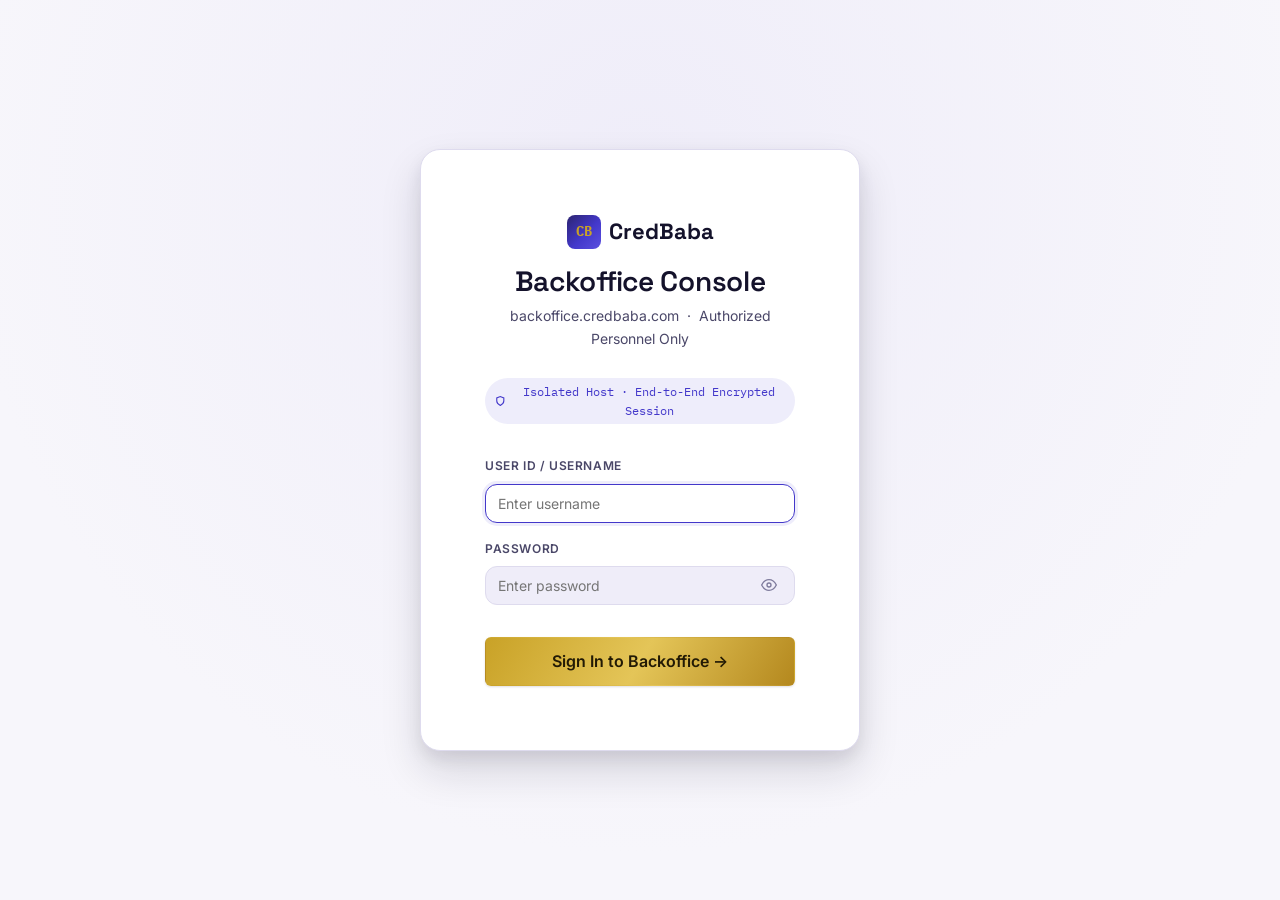
==== commit c3ebdc5e: "feat(blogs): integrate zero-commit cloud CMS, quick status toggling, and instant deletion" ====
--- a/blogs.html
+++ b/blogs.html
@@ -275,8 +275,11 @@
 
       emptyState.style.display = 'none';
       tableBody.innerHTML = filtered.map(blog => {
-        const liveUrl = blog.url ? `https://credbaba.com/blog/${blog.url}` : `https://credbaba.com/blog/post.html?slug=${blog.slug}`;
-        const isPublished = blog.status === 'published';
+        const isPublished = (blog.status || '').toLowerCase() === 'published';
+        const liveUrl = isPublished
+          ? `https://credbaba.com/blog/post.html?slug=${blog.slug}`
+          : `https://credbaba.com/blog/post.html?slug=${blog.slug}&preview=1`;
+
         return `
           <tr>
             <td>
@@ -287,10 +290,17 @@
               <span class="badge-tag">${CredBabaBlogStore.escapeHtml(blog.category)}</span>
             </td>
             <td>
-              <span class="badge-status ${isPublished ? 'published' : 'draft'}">
-                <span class="admin-status-dot" style="background: ${isPublished ? 'var(--color-success)' : 'var(--color-gold)'}"></span>
-                ${isPublished ? 'Published' : 'Draft'}
-              </span>
+              ${!blog.isBuiltin ? `
+                <button class="badge-status-btn badge-status ${isPublished ? 'published' : 'draft'}" data-toggle-slug="${blog.slug}" title="Click to toggle between Published and Draft">
+                  <span class="admin-status-dot" style="background: ${isPublished ? 'var(--color-success)' : 'var(--color-gold)'}"></span>
+                  ${isPublished ? 'Published' : 'Draft'} ▾
+                </button>
+              ` : `
+                <span class="badge-status published">
+                  <span class="admin-status-dot" style="background: var(--color-success)"></span>
+                  Published
+                </span>
+              `}
             </td>
             <td>
               <div style="font-family: var(--font-mono); font-size: var(--text-xs); color: var(--color-ink-soft);">
@@ -303,7 +313,7 @@
                 <a href="editor.html?id=${blog.id || blog.slug}" class="btn-icon" title="Edit Article">
                   <svg width="15" height="15" viewBox="0 0 24 24" fill="none" stroke="currentColor" stroke-width="2"><path d="M11 4H4a2 2 0 0 0-2 2v14a2 2 0 0 0 2 2h12a2 2 0 0 0 2-2V8z"/><polyline points="14 2 14 8 20 8"/><line x1="16" y1="13" x2="8" y2="13"/><line x1="16" y1="17" x2="8" y2="17"/><polyline points="10 9 9 9 8 9"/></svg>
                 </a>
-                <a href="${liveUrl}" target="_blank" class="btn-icon" title="Preview on Website">
+                <a href="${liveUrl}" target="_blank" class="btn-icon" title="${isPublished ? 'View Live on Website' : 'Preview Draft on Website'}">
                   <svg width="15" height="15" viewBox="0 0 24 24" fill="none" stroke="currentColor" stroke-width="2"><path d="M1 12s4-8 11-8 11 8 11 8-4 8-11 8-11-8-11-8z"/><circle cx="12" cy="12" r="3"/></svg>
                 </a>
                 <button class="btn-icon" title="Download Static HTML" data-download-slug="${blog.slug}">
@@ -320,6 +330,23 @@
         `;
       }).join('');
 
+      document.querySelectorAll('[data-toggle-slug]').forEach(btn => {
+        btn.addEventListener('click', async function () {
+          const slug = this.getAttribute('data-toggle-slug');
+          try {
+            this.disabled = true;
+            this.textContent = 'Updating...';
+            const updated = await CredBabaBlogStore.toggleBlogStatus(slug);
+            const isNowPub = updated.status === 'published';
+            showToast(isNowPub ? 'Article Published! Now live on website.' : 'Article moved to Draft. Removed from public website.');
+            render();
+          } catch (err) {
+            showToast(err.message || 'Could not update status.', 'error');
+            render();
+          }
+        });
+      });
+
       document.querySelectorAll('[data-download-slug]').forEach(btn => {
         btn.addEventListener('click', function () {
           const slug = this.getAttribute('data-download-slug');
@@ -346,16 +373,21 @@
     }
     closeDeleteModal.addEventListener('click', closeDelete);
     cancelDeleteBtn.addEventListener('click', closeDelete);
-    confirmDeleteBtn.addEventListener('click', function () {
+    confirmDeleteBtn.addEventListener('click', async function () {
       if (pendingDeleteId) {
         try {
-          CredBabaBlogStore.deleteBlog(pendingDeleteId);
-          showToast('Article deleted successfully.');
+          confirmDeleteBtn.disabled = true;
+          confirmDeleteBtn.textContent = 'Deleting...';
+          await CredBabaBlogStore.deleteBlog(pendingDeleteId);
+          showToast('Article deleted successfully and removed from website.');
           closeDelete();
           render();
         } catch (err) {
           showToast(err.message || 'Could not delete article.', 'error');
           closeDelete();
+        } finally {
+          confirmDeleteBtn.disabled = false;
+          confirmDeleteBtn.textContent = 'Delete Article';
         }
       }
     });
@@ -364,7 +396,17 @@
     categoryFilter.addEventListener('change', render);
     statusFilter.addEventListener('change', render);
 
+    // Initial render from local cache
     render();
+
+    // Background live sync from Google Apps Script if configured
+    (async function syncWithCloud() {
+      const settings = CredBabaBlogStore.getSettings();
+      if (settings.appsScriptUrl) {
+        await CredBabaBlogStore.fetchAllBlogs();
+        render();
+      }
+    })();
   })();
 </script>
 </body>
--- a/assets/css/backoffice.css
+++ b/assets/css/backoffice.css
@@ -439,6 +439,19 @@
 .badge-status.draft {
   background: var(--color-gold-soft);
   color: var(--color-gold);
+}
+
+button.badge-status-btn {
+  border: 1px solid transparent;
+  cursor: pointer;
+  transition: all var(--dur-fast) ease;
+  font-family: inherit;
+}
+
+button.badge-status-btn:hover {
+  filter: brightness(0.94);
+  transform: translateY(-1px);
+  border-color: currentColor;
 }
 
 .action-btns {
